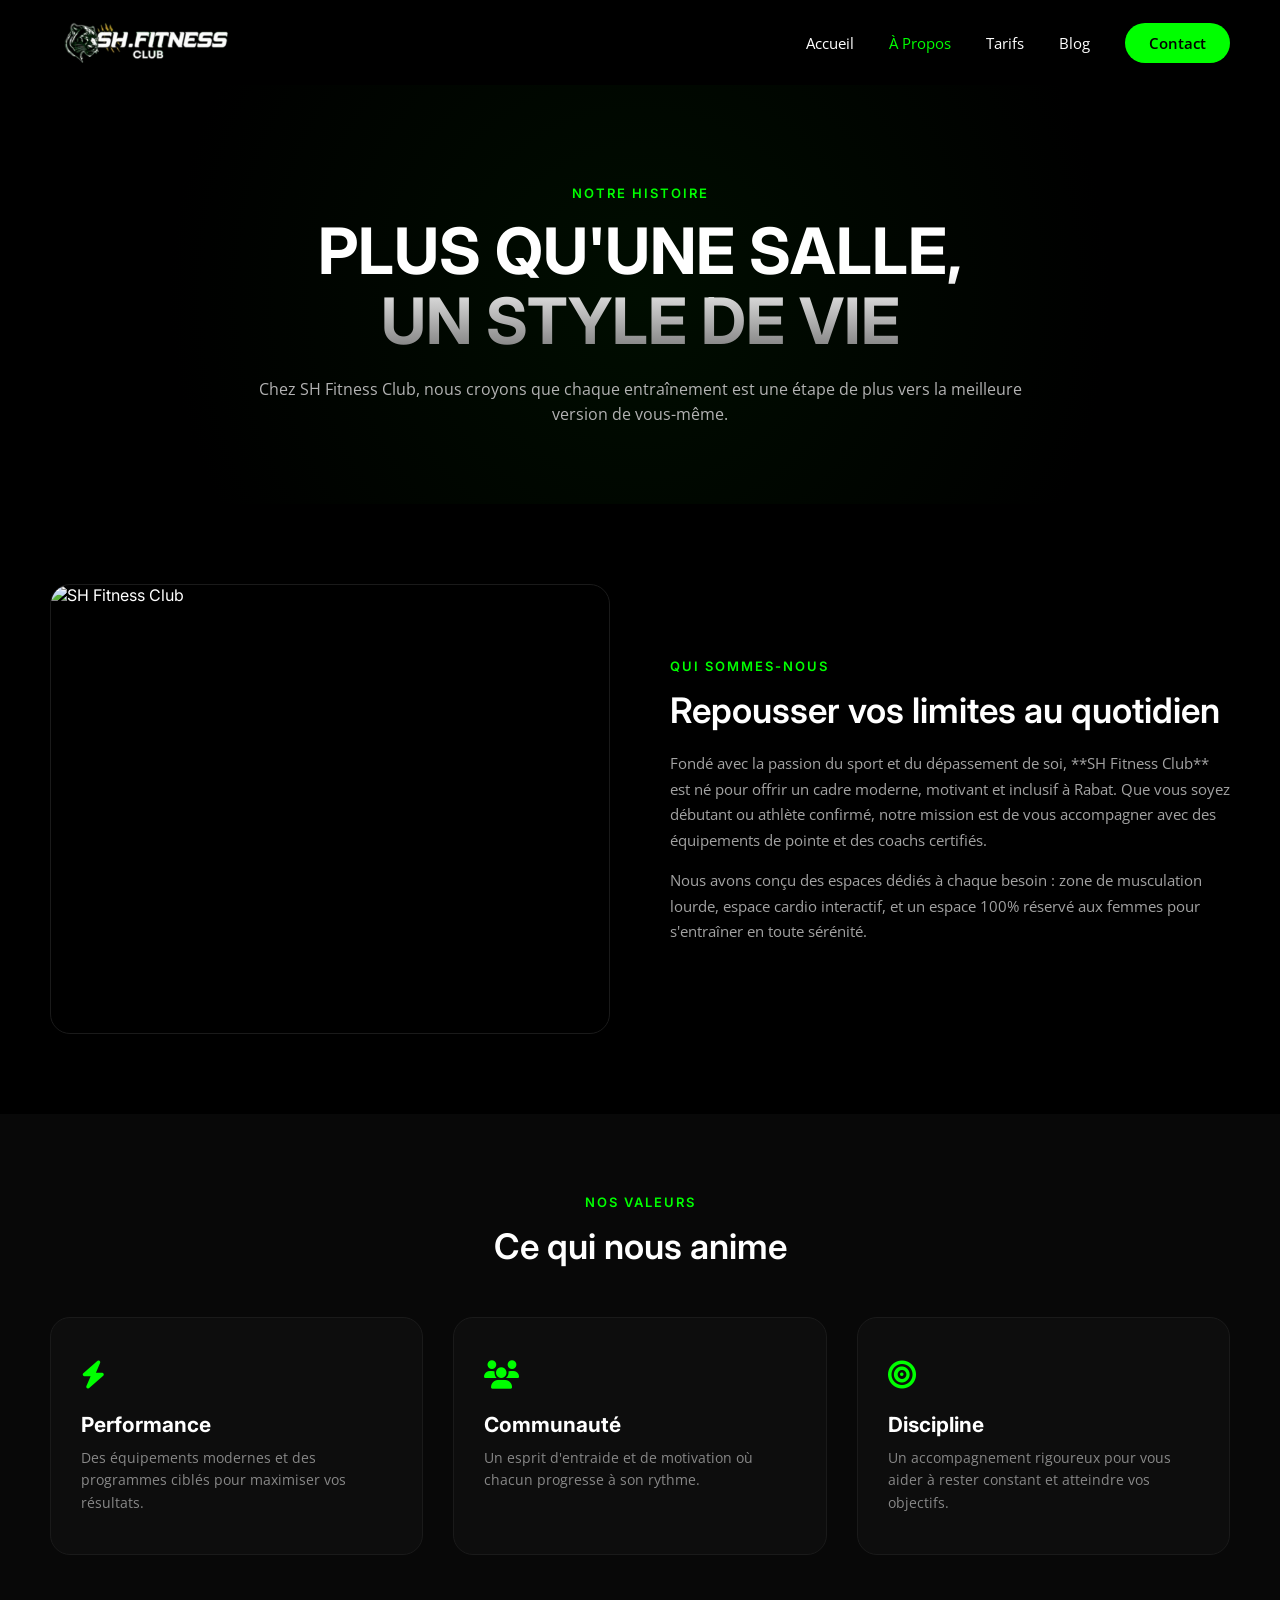
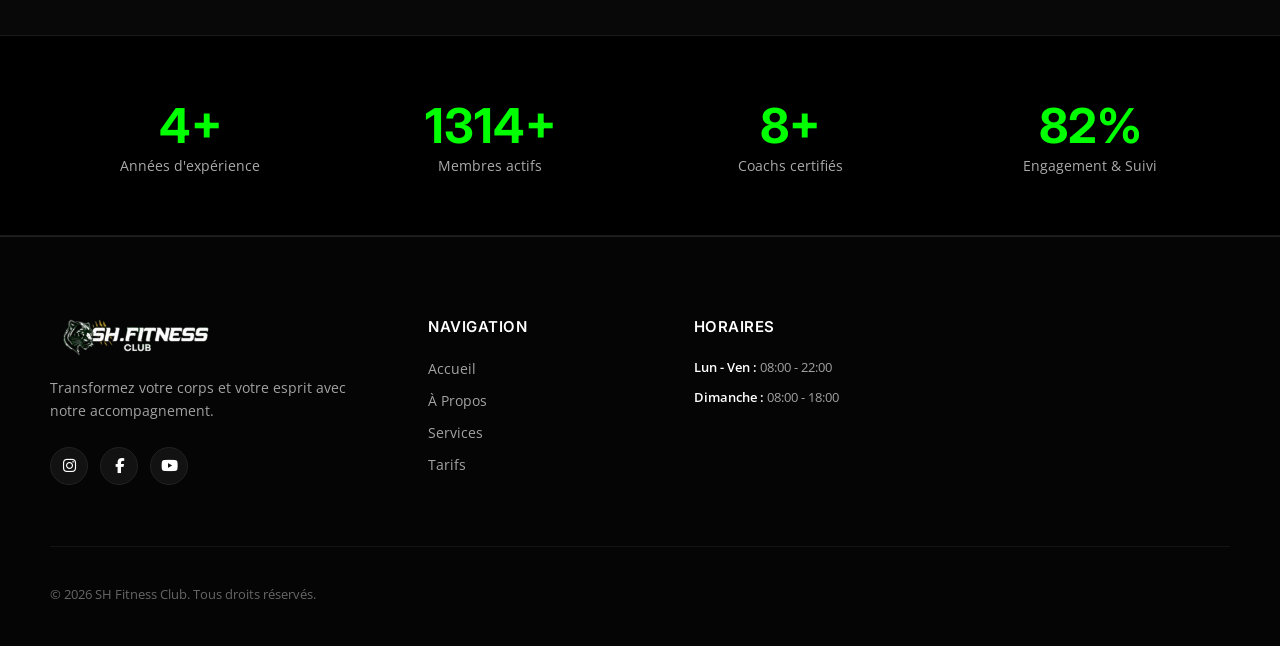
==== about.html @ 9b9df412 "Add files via upload" ====
<!DOCTYPE html>
<html lang="fr">
<head>
    <meta charset="UTF-8">
    <meta name="viewport" content="width=device-width, initial-scale=1.0">
    <title>À Propos - SH Fitness Club</title>
    <link href="https://fonts.googleapis.com/css2?family=Inter:wght@400;500;600;700;800&family=Open+Sans:wght@400;700&display=swap" rel="stylesheet">
    <link rel="stylesheet" href="https://cdnjs.cloudflare.com/ajax/libs/font-awesome/6.4.0/css/all.min.css">
    <link rel="stylesheet" href="styles.css">
    <style>
        /* ABOUT PAGE SPECIFIC STYLES */
.about-hero-section {
    padding: 100px 50px 60px 50px;
    text-align: center;
    background: radial-gradient(circle at center, rgba(0, 255, 0, 0.05) 0%, rgba(0,0,0,1) 70%);
}

.about-hero-content {
    max-width: 800px;
    margin: 0 auto;
}

.about-subtitle {
    color: #00ff00;
    font-size: 13px;
    font-weight: 600;
    letter-spacing: 2px;
    text-transform: uppercase;
    display: block;
    margin-bottom: 15px;
}

.about-main-title {
    font-size: 4rem;
    font-weight: 700;
    line-height: 1.1;
    margin: 0 0 20px 0;
    background: linear-gradient(180deg, #ffffff 40%, #757575 100%);
    -webkit-background-clip: text;
    -webkit-text-fill-color: transparent;
}

.about-hero-desc {
    font-family: 'Open Sans', sans-serif;
    color: #b3b3b3;
    font-size: 16px;
    line-height: 1.6;
}

.about-story-section {
    padding: 80px 50px;
}

.about-story-container {
    max-width: 1200px;
    margin: 0 auto;
    display: grid;
    grid-template-columns: 1fr 1fr;
    gap: 60px;
    align-items: center;
}

.story-image-box {
    width: 100%;
    height: 450px;
    border-radius: 20px;
    overflow: hidden;
    border: 1px solid #1a1a1a;
}

.story-img {
    width: 100%;
    height: 100%;
    object-fit: cover;
}

.section-title-custom {
    font-size: 2.2rem;
    font-weight: 600;
    margin: 0 0 20px 0;
}

.story-text {
    font-family: 'Open Sans', sans-serif;
    color: #a3a3a3;
    font-size: 15px;
    line-height: 1.7;
    margin-bottom: 15px;
}

.values-section {
    padding: 80px 50px;
    background-color: #080808;
}

.values-container {
    max-width: 1200px;
    margin: 0 auto;
}

.values-header {
    text-align: center;
    margin-bottom: 50px;
}

.values-grid {
    display: grid;
    grid-template-columns: repeat(3, 1fr);
    gap: 30px;
}

.value-card {
    background-color: #0d0d0d;
    padding: 40px 30px;
    border-radius: 20px;
    border: 1px solid #1a1a1a;
    transition: transform 0.3s ease, border-color 0.3s ease;
}

.value-card:hover {
    transform: translateY(-5px);
    border-color: #00ff00;
}

.value-icon {
    font-size: 28px;
    color: #00ff00;
    margin-bottom: 20px;
}

.value-card h3 {
    font-size: 1.3rem;
    margin: 0 0 10px 0;
}

.value-card p {
    font-family: 'Open Sans', sans-serif;
    color: #888888;
    font-size: 14px;
    line-height: 1.6;
    margin: 0;
}

.about-stats-section {
    padding: 60px 50px;
    border-top: 1px solid #1a1a1a;
    border-bottom: 1px solid #1a1a1a;
    background-color: #000;
}

.stats-container {
    max-width: 1200px;
    margin: 0 auto;
    display: grid;
    grid-template-columns: repeat(4, 1fr);
    gap: 20px;
    text-align: center;
}

.stat-num {
    display: block;
    font-size: 3rem;
    font-weight: 700;
    color: #00ff00;
}

.stat-label {
    font-family: 'Open Sans', sans-serif;
    color: #aaaaaa;
    font-size: 14px;
}

@media screen and (max-width: 900px) {
    .about-story-container, .values-grid { grid-template-columns: 1fr; }
    .stats-container { grid-template-columns: repeat(2, 1fr); gap: 40px; }
    .about-main-title { font-size: 2.8rem; }
}
    </style>
</head>
<body>

    <header class="main-header">
        <nav class="navbar">
            <div class="logo-container">
                <a href="index.html"><img src="img/sh.fitness.logo.png" alt="Logo" class="logo-img"></a>
            </div>
            <ul class="nav-links">
                <li><a href="index.html">Accueil</a></li>
                <li><a href="about.html" class="active">À Propos</a></li>
                <li><a href="index.html#pricing">Tarifs</a></li>
                <li><a href="blog.html">Blog</a></li>
                <li><a href="index.html#location" class="btn-nav-contact">Contact</a></li>
            </ul>
            <div class="menu-burger" id="burgerBtn">
                <i class="fas fa-bars"></i>
            </div>
        </nav>
    </header>

    <div class="mobile-overlay" id="mobileMenu">
        <ul class="mobile-nav-links">
            <li><a href="index.html">Accueil</a></li>
            <li><a href="about.html">À Propos</a></li>
            <li><a href="index.html#pricing">Tarifs</a></li>
            <li><a href="blog.html">Blog</a></li>
            <li><a href="index.html#location" class="btn-nav-contact-mobile">Contact</a></li>
        </ul>
    </div>

    <!-- ABOUT HERO -->
    <section class="about-hero-section">
        <div class="about-hero-content">
            <span class="about-subtitle">NOTRE HISTOIRE</span>
            <h1 class="about-main-title">PLUS QU'UNE SALLE,<br>UN STYLE DE VIE</h1>
            <p class="about-hero-desc">
                Chez SH Fitness Club, nous croyons que chaque entraînement est une étape de plus vers la meilleure version de vous-même.
            </p>
        </div>
    </section>

    <!-- STORY & MISSION -->
    <section class="about-story-section">
        <div class="about-story-container">
            <div class="story-image-box">
                <img src="img/coatchingimage.png" alt="SH Fitness Club" class="story-img">
            </div>
            <div class="story-content">
                <span class="about-subtitle">QUI SOMMES-NOUS</span>
                <h2 class="section-title-custom">Repousser vos limites au quotidien</h2>
                <p class="story-text">
                    Fondé avec la passion du sport et du dépassement de soi, **SH Fitness Club** est né pour offrir un cadre moderne, motivant et inclusif à Rabat. Que vous soyez débutant ou athlète confirmé, notre mission est de vous accompagner avec des équipements de pointe et des coachs certifiés.
                </p>
                <p class="story-text">
                    Nous avons conçu des espaces dédiés à chaque besoin : zone de musculation lourde, espace cardio interactif, et un espace 100% réservé aux femmes pour s'entraîner en toute sérénité.
                </p>
            </div>
        </div>
    </section>

    <!-- CORE VALUES -->
    <section class="values-section">
        <div class="values-container">
            <div class="values-header">
                <span class="about-subtitle">NOS VALEURS</span>
                <h2 class="section-title-custom">Ce qui nous anime</h2>
            </div>
            <div class="values-grid">
                <div class="value-card">
                    <div class="value-icon"><i class="fas fa-bolt"></i></div>
                    <h3>Performance</h3>
                    <p>Des équipements modernes et des programmes ciblés pour maximiser vos résultats.</p>
                </div>
                <div class="value-card">
                    <div class="value-icon"><i class="fas fa-users"></i></div>
                    <h3>Communauté</h3>
                    <p>Un esprit d'entraide et de motivation où chacun progresse à son rythme.</p>
                </div>
                <div class="value-card">
                    <div class="value-icon"><i class="fas fa-bullseye"></i></div>
                    <h3>Discipline</h3>
                    <p>Un accompagnement rigoureux pour vous aider à rester constant et atteindre vos objectifs.</p>
                </div>
            </div>
        </div>
    </section>

    <!-- STATS BAR -->
    <section class="about-stats-section">
        <div class="stats-container">
            <div class="stat-item">
                <span class="stat-num count-number" data-target="5" data-suffix="+">0+</span>
                <span class="stat-label">Années d'expérience</span>
            </div>
            <div class="stat-item">
                <span class="stat-num count-number" data-target="1600" data-suffix="+">0+</span>
                <span class="stat-label">Membres actifs</span>
            </div>
            <div class="stat-item">
                <span class="stat-num count-number" data-target="10" data-suffix="+">0+</span>
                <span class="stat-label">Coachs certifiés</span>
            </div>
            <div class="stat-item">
                <span class="stat-num count-number" data-target="100" data-suffix="%">0%</span>
                <span class="stat-label">Engagement & Suivi</span>
            </div>
        </div>
    </section>

    <!-- FOOTER -->
    <footer class="main-footer">
        <div class="footer-container">
            <div class="footer-col brand-col">
                <img src="img/sh.fitness.logo.png" alt="Logo" class="footer-logo">
                <p class="footer-desc">Transformez votre corps et votre esprit avec notre accompagnement.</p>
                <div class="footer-socials">
                    <a href="#"><i class="fab fa-instagram"></i></a>
                    <a href="#"><i class="fab fa-facebook-f"></i></a>
                    <a href="#"><i class="fab fa-youtube"></i></a>
                </div>
            </div>
            <div class="footer-col">
                <h4 class="footer-title">Navigation</h4>
                <ul class="footer-links">
                    <li><a href="index.html">Accueil</a></li>
                    <li><a href="about.html">À Propos</a></li>
                    <li><a href="index.html#services">Services</a></li>
                    <li><a href="index.html#pricing">Tarifs</a></li>
                </ul>
            </div>
            <div class="footer-col">
                <h4 class="footer-title">Horaires</h4>
                <p class="hours-text"><strong>Lun - Ven :</strong> 08:00 - 22:00</p>
                <p class="hours-text"><strong>Dimanche :</strong> 08:00 - 18:00</p>
            </div>
        </div>
        <div class="footer-bottom">
            <p>&copy; 2026 SH Fitness Club. Tous droits réservés.</p>
        </div>
    </footer>

    <script src="script.js"></script>
</body>
</html>
---- styles.css ----
/* Styles globaux */
*, *::before, *::after {
    box-sizing: border-box;
}

html {
    scroll-behavior: smooth;
    max-width: 100%;
    overflow-x: hidden;
}

body {
    margin: 0;
    padding: 0;
    width: 100%;
    max-width: 100vw;
    font-family: 'Inter', sans-serif;
    background-color: #000000;
    color: #ffffff;
    overflow-x: hidden;
    position: relative;
}

/* --- BARRE DE NAVIGATION --- */
.main-header {
    background-color: #000000;
    width: 100%;
    position: sticky;
    top: 0;
    z-index: 200;
    transition: box-shadow 0.3s ease;
}

.main-header.is-scrolled {
    box-shadow: 0 4px 20px rgba(0, 0, 0, 0.5);
}

.navbar {
    display: flex;
    justify-content: space-between;
    align-items: center;
    padding: 20px 50px;
}

.logo-container {
    display: flex;
    align-items: center;
}

.logo-container a {
    display: flex;
}

.logo-img {
    height: 45px;
    display: block;
}

.nav-links {
    display: flex;
    align-items: center;
    list-style-type: none;
    margin: 0;
    padding: 0;
    opacity: 1;
    visibility: visible;
    transform: translateY(0);
    transition: opacity 0.3s ease, transform 0.3s ease, visibility 0.3s ease;
}

.nav-links li {
    margin-left: 35px;
}

.nav-links a {
    text-decoration: none;
    color: #ffffff;
    font-family: 'Open Sans', sans-serif;
    font-weight: 400;
    font-size: 15px;
    transition: color 0.3s ease;
}

.nav-links a.active {
    color: #00ff00;
}

.nav-links a:hover {
    color: #00ff00;
}

/* Bouton Contact dans la nav desktop */
.nav-links a.btn-nav-contact {
    background-color: #00ff00;
    color: #000000 !important;
    font-weight: 600;
    padding: 10px 24px;
    border-radius: 20px;
    transition: background-color 0.3s ease, transform 0.3s ease;
}

.nav-links a.btn-nav-contact:hover {
    background-color: #00e600;
    color: #000000 !important;
    transform: translateY(-2px);
}

/* Bouton Contact dans le menu mobile */
.mobile-nav-links a.btn-nav-contact-mobile {
    background-color: #00ff00;
    color: #000000 !important;
    padding: 12px 30px;
    border-radius: 25px;
    display: inline-block;
}

/* --- ETAT "NAV REPLIEE" AU SCROLL VERS LE BAS --- */
/* Quand on scrolle vers le bas : les liens disparaissent et le burger apparait, meme sur PC.
   Quand on remonte : tout revient exactement comme avant. */
.navbar.links-collapsed .nav-links {
    opacity: 0;
    visibility: hidden;
    transform: translateY(-10px);
    pointer-events: none;
}

.navbar.links-collapsed .menu-burger {
    display: flex !important;
    align-items: center;
    justify-content: center;
    opacity: 1;
}

/* Menu Burger Mobile/Tablette */
.menu-burger {
    display: none;
    color: #ffffff;
    font-size: 24px;
    cursor: pointer;
    z-index: 110;
    transition: transform 0.3s ease, opacity 0.3s ease;
}

/* Menu Mobile Animé Overlay */
.mobile-overlay {
    position: fixed;
    top: 0;
    left: 0;
    width: 100%;
    height: 100vh;
    background-color: rgba(0, 0, 0, 0.95);
    z-index: 205;
    display: flex;
    justify-content: center;
    align-items: center;
    opacity: 0;
    pointer-events: none;
    transform: translateY(-20px);
    transition: opacity 0.4s ease, transform 0.4s ease;
}

.mobile-overlay.active {
    opacity: 1;
    pointer-events: auto;
    transform: translateY(0);
}

.mobile-nav-links {
    list-style: none;
    padding: 0;
    text-align: center;
}

.mobile-nav-links li {
    margin: 25px 0;
    opacity: 0;
    transform: translateY(15px);
    transition: opacity 0.3s ease, transform 0.3s ease;
}

.mobile-overlay.active .mobile-nav-links li {
    opacity: 1;
    transform: translateY(0);
}

.mobile-nav-links a {
    text-decoration: none;
    color: #ffffff;
    font-size: 24px;
    font-weight: 600;
}

/* --- SECTION HERO PRINCIPALE (PC) --- */
.hero-section {
    position: relative;
    min-height: calc(100vh - 85px);
    display: flex;
    flex-direction: column;
    align-items: center;
    justify-content: flex-start;
    padding: 40px 50px;
    box-sizing: border-box;
}

/* Etat initial (avant chargement) des blocs du hero : caches, prets a apparaitre */
.hero-title,
.hero-section .social-sidebar,
.hero-section .right-content,
.hero-section .clients-badge {
    opacity: 0;
    transform: translateY(30px);
    transition: opacity 0.9s cubic-bezier(0.25, 1, 0.5, 1), transform 0.9s cubic-bezier(0.25, 1, 0.5, 1);
}

.hero-image-container {
    opacity: 0;
    transform: translateX(-50%) scale(0.9);
    transition: opacity 1s cubic-bezier(0.25, 1, 0.5, 1), transform 1s cubic-bezier(0.25, 1, 0.5, 1);
}

/* Etat final : la classe hero-loaded est ajoutee par script.js une fois la page prete */
.hero-section.hero-loaded .hero-title {
    opacity: 1;
    transform: translateY(0);
    transition-delay: 0.1s;
}

.hero-section.hero-loaded .social-sidebar {
    opacity: 1;
    transform: translateY(0);
    transition-delay: 0.55s;
}

.hero-section.hero-loaded .hero-image-container {
    opacity: 1;
    transform: translateX(-50%) scale(1);
    transition-delay: 0.3s;
}

.hero-section.hero-loaded .right-content {
    opacity: 1;
    transform: translateY(0);
    transition-delay: 0.45s;
}

.hero-section.hero-loaded .clients-badge {
    opacity: 1;
    transform: translateY(0);
    transition-delay: 0.7s;
}

.hero-title {
    font-size: 6.5rem;
    font-weight: 500;
    line-height: 1.05;
    letter-spacing: -3px;
    text-align: center;
    margin: 0;
    max-width: 1200px;
    z-index: 1;
    background: linear-gradient(180deg, #ffffff 40%, #757575 100%);
    -webkit-background-clip: text;
    -webkit-text-fill-color: transparent;
    background-clip: text;
}

.hero-image-container {
    position: absolute;
    bottom: 0;
    left: 50%;
    z-index: 2;
    width: 100%;
    max-width: 420px;
    display: flex;
    justify-content: center;
    pointer-events: none;
}

.hero-man-img {
    width: 100%;
    height: auto;
    display: block;
}

.social-sidebar {
    position: absolute;
    left: 50px;
    top: 120px;
    display: flex;
    flex-direction: column;
    align-items: center;
    gap: 30px;
    z-index: 10;
}

.social-sidebar a {
    color: #ffffff;
    font-size: 20px;
    text-decoration: none;
    opacity: 0.8;
    transition: opacity 0.3s, transform 0.3s;
}

.social-sidebar a:hover {
    opacity: 1;
    transform: scale(1.1);
}

.sidebar-line {
    width: 1px;
    height: 100px;
    background-color: rgba(255, 255, 255, 0.3);
    margin-top: 10px;
}

.clients-badge {
    position: absolute;
    bottom: 40px;
    left: 50px;
    z-index: 10;
    display: flex;
    flex-direction: column;
    gap: 8px;
}

.avatar-group {
    display: flex;
    align-items: center;
}

.avatar {
    width: 40px;
    height: 40px;
    border-radius: 50%;
    border: 2px solid #00ff00;
    margin-right: -12px;
    object-fit: cover;
    background-color: #222;
}

.clients-text {
    font-size: 14px;
    color: #a3a3a3;
}

.clients-text strong {
    font-size: 24px;
    color: #ffffff;
    font-weight: 500;
    margin-right: 5px;
}

.right-content {
    position: absolute;
    right: 50px;
    bottom: 40px;
    max-width: 340px;
    z-index: 10;
    display: flex;
    flex-direction: column;
    gap: 25px;
}

.hero-description {
    font-size: 15px;
    line-height: 1.6;
    color: #b3b3b3;
    margin: 0;
    font-weight: 400;
}

.btn-community {
    background-color: #00e600;
    color: #000000;
    text-decoration: none;
    font-weight: 500;
    font-size: 14px;
    letter-spacing: 0.5px;
    padding: 16px 32px;
    border-radius: 30px;
    text-align: center;
    align-self: flex-start;
    text-transform: uppercase;
    box-shadow: 0 4px 15px rgba(0, 230, 0, 0.3);
    transition: transform 0.3s, box-shadow 0.3s;
}

.btn-community:hover {
    transform: translateY(-2px);
    box-shadow: 0 6px 20px rgba(0, 230, 0, 0.45);
}

/* --- Petite section "hero" pour pages secondaires (About / Blog) --- */
.page-hero {
    padding: 70px 50px 30px 50px;
    max-width: 1200px;
    margin: 0 auto;
    text-align: center;
}

.page-hero .sub-title {
    color: #00ff00;
    font-size: 14px;
    font-weight: 500;
    letter-spacing: 1px;
    text-transform: uppercase;
    display: block;
    margin-bottom: 18px;
}

.page-hero h1 {
    font-size: 3rem;
    font-weight: 500;
    letter-spacing: -1px;
    margin: 0 0 15px 0;
}

.page-hero p {
    font-family: 'Open Sans', sans-serif;
    color: #a3a3a3;
    font-size: 15px;
    line-height: 1.6;
    max-width: 600px;
    margin: 0 auto;
}

@media screen and (max-width: 768px) {
    .page-hero h1 {
        font-size: 2.1rem;
    }
}

/* --- AJUSTEMENT PARFAIT TABLETTE (Max 1024px) --- */
@media screen and (max-width: 1024px) {
    .navbar {
        padding: 20px 30px;
    }
    .nav-links {
        display: none;
    }
    .menu-burger {
        display: block;
    }

    .hero-title {
        font-size: 4.8rem;
        z-index: 1;
        margin-top: 20px;
    }

    .hero-image-container {
        max-width: 440px;
        bottom: 0;
        margin-top: -80px;
    }

    .social-sidebar {
        left: 30px;
        top: 180px;
    }

    .right-content {
        right: 30px;
        bottom: 40px;
        max-width: 280px;
    }

    .clients-badge {
        left: 30px;
        bottom: 40px;
    }
}

/* --- RESPONSIVE MOBILE VERTICAL DIRECT (Max 768px) --- */
@media screen and (max-width: 768px) {
    .hero-title {
        font-size: 3.2rem;
        letter-spacing: -1px;
        z-index: 10;
    }

    .hero-image-container {
        position: relative;
        transform: none;
        left: auto;
        margin: 40px auto 0 auto;
        max-width: 320px;
        order: 2;
        margin-top: -40px;
        z-index: 100;
    }

    /* Sur mobile l'image n'a plus de translateX(-50%) : on adapte l'animation en consequence */
    .hero-section.hero-loaded .hero-image-container {
        transform: none;
    }

    .social-sidebar {
        position: absolute;
        left: 20px;
        top: 280px;
    }

    .right-content {
        position: relative;
        right: auto;
        bottom: auto;
        max-width: 100%;
        margin-top: 30px;
        order: 3;
    }

    .clients-badge {
        position: relative;
        left: auto;
        bottom: auto;
        margin-top: 20px;
        order: 4;
    }

    .btn-community {
        align-self: stretch;
        text-align: center;
        margin-top: 15px;
        order: 5;
    }
}

/* --- RESPONSIVE PETITS MOBILES (Max 480px) --- */
@media screen and (max-width: 480px) {
    .navbar {
        padding: 15px 18px;
    }
    .logo-img {
        height: 36px;
    }
    .mobile-nav-links a {
        font-size: 20px;
    }
    .mobile-nav-links a.btn-nav-contact-mobile {
        padding: 10px 24px;
    }

    .hero-section {
        padding: 25px 18px;
    }
    .hero-title {
        font-size: 2.5rem;
        letter-spacing: -0.5px;
    }
    .hero-image-container {
        max-width: 250px;
    }
    .social-sidebar {
        left: 14px;
        top: 240px;
        gap: 20px;
    }
    .social-sidebar a {
        font-size: 17px;
    }
    .sidebar-line {
        height: 70px;
    }
    .right-content {
        margin-top: 20px;
    }
    .hero-description {
        font-size: 13.5px;
    }
    .clients-badge {
        margin-top: 15px;
    }
    .clients-text {
        font-size: 13px;
    }
    .avatar {
        width: 34px;
        height: 34px;
    }

    .about-section,
    .services-section,
    .trainers-section,
    .pricing-section,
    .testimonials-section,
    .map-section {
        padding-left: 16px;
        padding-right: 16px;
    }

    .services-title,
    .trainers-title {
        font-size: 1.5rem;
    }

    .pricing-title,
    .map-title {
        font-size: 1.5rem;
    }

    .pricing-card,
    .map-card {
        padding: 16px;
    }

    .testimonials-intro h2 {
        font-size: 1.5rem;
    }

    .footer-container {
        gap: 30px;
    }
}

/* --- SECTION ABOUT (Design & Layout) --- */
.about-section {
    background-color: #000000;
    padding: 100px 50px;
    font-family: 'Inter', sans-serif;
    color: #ffffff;
    display: flex;
    justify-content: center;
    align-items: center;
    overflow: hidden;
}

.about-container {
    max-width: 1200px;
    width: 100%;
    display: grid;
    grid-template-columns: 1.2fr 1fr 0.8fr;
    gap: 40px;
    align-items: start;
}

.about-header {
    grid-column: 1 / 2;
}

.about-header .sub-title {
    color: #00ff00;
    font-size: 14px;
    font-weight: 500;
    letter-spacing: 1px;
    text-transform: uppercase;
    display: block;
    margin-bottom: 20px;
}

.about-header .main-keywords {
    font-size: 2.3rem;
    font-weight: 400;
    line-height: 1.2;
    letter-spacing: -0.5px;
    margin: 0;
    text-transform: lowercase;
}

.about-img {
    width: 100%;
    height: 100%;
    object-fit: cover;
    display: block;
}

.image-center-box {
    grid-column: 2 / 3;
    aspect-ratio: 1 / 1;
    border-radius: 24px;
    overflow: hidden;
    margin-top: 60px;
}

.image-right-box {
    grid-column: 3 / 4;
    height: 420px;
    border-radius: 24px;
    overflow: hidden;
}

.about-footer-left {
    grid-column: 1 / 2;
    display: flex;
    justify-content: space-between;
    align-items: flex-end;
    margin-top: -20px;
}

.btn-get-started {
    background-color: #00ff00;
    color: #000000;
    text-decoration: none;
    font-weight: 500;
    font-size: 14px;
    padding: 15px 35px;
    border-radius: 25px;
    transition: transform 0.3s, background-color 0.3s;
    white-space: nowrap;
    margin-bottom: 10px;
}

.btn-get-started:hover {
    background-color: #00ff00;
    transform: scale(1.03);
}

.image-small-box {
    width: 160px;
    aspect-ratio: 1 / 1;
    border-radius: 20px;
    overflow: hidden;
    box-shadow: 0 10px 30px rgba(0,0,0,0.5);
}

.about-footer-right {
    grid-column: 3 / 4;
    margin-top: 20px;
}

.about-footer-right .description-text {
    font-family: 'Open Sans', sans-serif;
    color: #a3a3a3;
    font-size: 13px;
    line-height: 1.6;
    margin: 0;
    text-transform: lowercase;
}

@media screen and (max-width: 1024px) {
    .about-container {
        grid-template-columns: 1fr 1fr;
        gap: 30px;
    }
    .image-right-box {
        grid-column: 2 / 3;
        height: 350px;
    }
    .about-footer-right {
        grid-column: 2 / 3;
    }
    .image-center-box {
        margin-top: 20px;
    }
}

@media screen and (max-width: 768px) {
    .about-section {
        padding: 60px 20px;
    }
    .about-container {
        grid-template-columns: 1fr;
        gap: 30px;
    }
    .about-header, .image-center-box, .image-right-box, .about-footer-left, .about-footer-right {
        grid-column: 1 / -1;
    }
    .image-center-box, .image-right-box {
        aspect-ratio: auto;
        height: 300px;
        margin-top: 0;
    }
    .about-footer-left {
        flex-direction: column-reverse;
        align-items: flex-start;
        gap: 20px;
        margin-top: 0;
    }
    .image-small-box {
        width: 100%;
        height: 200px;
    }
    .btn-get-started {
        width: 100%;
        text-align: center;
    }
}

/* --- SERVICES --- */
.services-section {
    background-color: #000000;
    padding: 100px 50px;
    font-family: 'Inter', sans-serif;
    color: #ffffff;
}

.services-container {
    max-width: 1200px;
    margin: 0 auto;
    width: 100%;
}

.services-header {
    display: flex;
    justify-content: space-between;
    align-items: flex-end;
    margin-bottom: 60px;
    gap: 40px;
}

.header-left {
    max-width: 650px;
}

.services-subtitle {
    color: #00ff00;
    font-size: 13px;
    font-weight: 500;
    letter-spacing: 1.5px;
    text-transform: uppercase;
    display: block;
    margin-bottom: 15px;
}

.services-title {
    font-size: 2.3rem;
    font-weight: 500;
    line-height: 1.2;
    margin: 0 0 20px 0;
    letter-spacing: -0.5px;
}

.services-desc {
    font-family: 'Open Sans', sans-serif;
    color: #a3a3a3;
    font-size: 14px;
    line-height: 1.6;
    margin: 0;
}

.btn-explore {
    background-color: #00ff00;
    color: #000000;
    text-decoration: none;
    font-weight: 500;
    font-size: 14px;
    padding: 15px 30px;
    border-radius: 25px;
    white-space: nowrap;
    display: inline-block;
    transition: transform 0.3s ease, background-color 0.3s ease;
}

.btn-explore:hover {
    background-color: #00ff00;
    transform: translateY(-2px);
}

.services-grid {
    display: grid;
    grid-template-columns: repeat(3, 1fr);
    gap: 25px;
}

.service-card {
    position: relative;
    height: 480px;
    border-radius: 20px;
    overflow: hidden;
    display: flex;
    align-items: flex-end;
    padding: 30px;
    box-sizing: border-box;
    cursor: pointer;
}

.card-bg {
    position: absolute;
    top: 0;
    left: 0;
    width: 100%;
    height: 100%;
    object-fit: cover;
    z-index: 1;
    transition: transform 0.5s ease;
}

.card-overlay {
    position: absolute;
    top: 0;
    left: 0;
    width: 100%;
    height: 100%;
    background: linear-gradient(180deg, rgba(0,0,0,0.1) 40%, rgba(0,0,0,0.85) 100%);
    z-index: 2;
}

.card-content {
    position: relative;
    z-index: 3;
}

.card-title {
    font-size: 1.5rem;
    font-weight: 500;
    margin: 0 0 10px 0;
}

.card-text {
    font-family: 'Open Sans', sans-serif;
    color: #cccccc;
    font-size: 14px;
    line-height: 1.5;
    margin: 0;
}

.service-card:hover .card-bg {
    transform: scale(1.05);
}

@media screen and (max-width: 1024px) {
    .services-section {
        padding: 80px 30px;
    }
    .services-title {
        font-size: 2rem;
    }
    .services-grid {
        grid-template-columns: repeat(2, 1fr);
        gap: 20px;
    }
    .service-card {
        height: 420px;
    }
}

@media screen and (max-width: 768px) {
    .services-section {
        padding: 60px 20px;
    }
    .services-header {
        flex-direction: column;
        align-items: flex-start;
        gap: 25px;
        margin-bottom: 40px;
    }
    .services-title {
        font-size: 1.7rem;
    }
    .btn-explore {
        width: 100%;
        text-align: center;
        box-sizing: border-box;
    }
    .services-grid {
        grid-template-columns: 1fr;
        gap: 20px;
    }
    .service-card {
        height: 380px;
        padding: 20px;
    }
}

/* --- TRAINERS --- */
.trainers-section {
    background-color: #000000;
    padding: 100px 50px;
    font-family: 'Inter', sans-serif;
    color: #ffffff;
}

.trainers-container {
    max-width: 1200px;
    margin: 0 auto;
    width: 100%;
}

.trainers-header {
    text-align: center;
    max-width: 700px;
    margin: 0 auto 60px auto;
}

.trainers-subtitle {
    color: #00ff00;
    font-size: 13px;
    font-weight: 500;
    letter-spacing: 1.5px;
    text-transform: uppercase;
    display: block;
    margin-bottom: 15px;
}

.trainers-title {
    font-size: 2.3rem;
    font-weight: 500;
    line-height: 1.25;
    margin: 0 0 20px 0;
    letter-spacing: -0.5px;
}

.trainers-desc {
    font-family: 'Open Sans', sans-serif;
    color: #a3a3a3;
    font-size: 14px;
    line-height: 1.6;
    margin: 0;
}

.trainers-grid {
    display: grid;
    grid-template-columns: repeat(2, 1fr);
    gap: 30px;
    margin: auto;
}

.trainer-card {
    display: flex;
    flex-direction: column;
}

.trainer-img-wrapper {
    width: 100%;
    aspect-ratio: 4 / 4;
    border-radius: 20px;
    overflow: hidden;
    margin-bottom: 20px;
    background-color: #111;
}

.trainer-img {
    width: 100%;
    height: 100%;
    object-fit: cover;
    display: block;
    transition: transform 0.4s ease;
}

.trainer-card:hover .trainer-img {
    transform: scale(1.04);
}

.trainer-info {
    padding-left: 5px;
}

.trainer-name {
    font-size: 1.4rem;
    font-weight: 500;
    margin: 0 0 6px 0;
    letter-spacing: -0.3px;
}

.trainer-specialty {
    font-family: 'Open Sans', sans-serif;
    color: #a3a3a3;
    font-size: 14px;
    margin: 0;
}

@media screen and (max-width: 1024px) {
    .trainers-section {
        padding: 80px 30px;
    }
    .trainers-title {
        font-size: 2rem;
    }
    .trainers-grid {
        grid-template-columns: repeat(2, 1fr);
        gap: 25px;
    }
}

@media screen and (max-width: 600px) {
    .trainers-section {
        padding: 60px 20px;
    }
    .trainers-header {
        margin-bottom: 40px;
    }
    .trainers-title {
        font-size: 1.7rem;
    }
    .trainers-grid {
        grid-template-columns: 1fr;
        gap: 35px;
    }
    .trainer-img-wrapper {
        aspect-ratio: 1 / 1;
    }
    .trainer-info {
        text-align: center;
    }
}

/* --- PRICING --- */
.pricing-section {
    background-color: #000000;
    padding: 80px 40px;
    font-family: 'Inter', sans-serif;
    color: #ffffff;
    display: flex;
    justify-content: center;
    align-items: center;
}

.pricing-card {
    background-color: #0d0d0d;
    max-width: 1100px;
    width: 100%;
    border-radius: 24px;
    display: grid;
    grid-template-columns: 0.9fr 1.1fr;
    gap: 50px;
    padding: 40px;
    box-sizing: border-box;
    align-items: center;
}

.pricing-image-box {
    width: 100%;
    height: 100%;
    min-height: 500px;
    border-radius: 18px;
    overflow: hidden;
}

.pricing-img {
    width: 100%;
    height: 100%;
    object-fit: cover;
    display: block;
}

.pricing-content {
    display: flex;
    flex-direction: column;
}

.pricing-subtitle {
    color: #00ff00;
    font-size: 12px;
    font-weight: 500;
    letter-spacing: 1.5px;
    text-transform: uppercase;
    margin-bottom: 15px;
}

.pricing-title {
    font-size: 2.2rem;
    font-weight: 500;
    margin: 0 0 20px 0;
    letter-spacing: -0.5px;
}

.pricing-desc {
    font-family: 'Open Sans', sans-serif;
    color: #a3a3a3;
    font-size: 14px;
    line-height: 1.6;
    margin: 0 0 35px 0;
}

.features-heading {
    font-size: 15px;
    font-weight: 500;
    margin: 0 0 20px 0;
}

.features-list {
    list-style: none;
    padding: 0;
    margin: 0 0 40px 0;
}

.features-list li {
    font-family: 'Open Sans', sans-serif;
    font-size: 14px;
    color: #ffffff;
    display: flex;
    align-items: center;
    margin-bottom: 16px;
}

.check-icon {
    background-color: #ffffff;
    color: #000000;
    width: 18px;
    height: 18px;
    border-radius: 50%;
    display: inline-flex;
    justify-content: center;
    align-items: center;
    font-size: 10px;
    font-weight: 500;
    margin-right: 12px;
    flex-shrink: 0;
}

.pricing-footer {
    display: flex;
    justify-content: space-between;
    align-items: center;
    gap: 20px;
    border-top: 1px solid #1f1f1f;
    padding-top: 30px;
}

.price-amount {
    font-size: 2rem;
    font-weight: 500;
    letter-spacing: -0.5px;
}

.price-period {
    color: #a3a3a3;
    font-size: 13px;
    margin-left: 4px;
}

.btn-pricing {
    background-color: #00ff00;
    color: #000000;
    text-decoration: none;
    font-weight: 500;
    font-size: 14px;
    padding: 16px 28px;
    border-radius: 25px;
    transition: background-color 0.3s ease, transform 0.2s ease;
    white-space: nowrap;
}

.btn-pricing:hover {
    background-color: #00ff00;
    transform: translateY(-2px);
}

@media screen and (max-width: 992px) {
    .pricing-card {
        grid-template-columns: 1fr;
        gap: 35px;
        padding: 30px;
    }
    .pricing-image-box {
        min-height: 350px;
        height: 400px;
    }
}

@media screen and (max-width: 600px) {
    .pricing-section {
        padding: 40px 15px;
    }
    .pricing-card {
        padding: 20px;
        border-radius: 16px;
    }
    .pricing-image-box {
        height: 280px;
        min-height: auto;
    }
    .pricing-title {
        font-size: 1.8rem;
    }
    .pricing-footer {
        flex-direction: column;
        align-items: flex-start;
        gap: 20px;
    }
    .btn-pricing {
        width: 100%;
        text-align: center;
        box-sizing: border-box;
    }
}

/* --- TESTIMONIALS (redesigned : avis + etoiles + profil pour chaque client) --- */
.testimonials-section {
    background-color: #000000;
    padding: 120px 40px;
    font-family: 'Inter', sans-serif;
    color: #ffffff;
}

.testimonials-container {
    max-width: 1200px;
    margin: 0 auto;
}

.testimonials-intro {
    text-align: center;
    max-width: 650px;
    margin: 0 auto 60px auto;
}

.testimonial-subtitle {
    color: #00ff00;
    font-size: 13px;
    font-weight: 500;
    letter-spacing: 1.5px;
    text-transform: uppercase;
    display: block;
    margin-bottom: 20px;
}

.testimonials-intro h2 {
    font-size: 2.1rem;
    font-weight: 500;
    line-height: 1.3;
    margin: 0;
    letter-spacing: -0.5px;
}

.testimonials-grid {
    display: grid;
    grid-template-columns: repeat(4, 1fr);
    gap: 25px;
}

.testimonial-card {
    background-color: #0d0d0d;
    border-radius: 20px;
    padding: 30px 25px;
    display: flex;
    flex-direction: column;
    gap: 18px;
}

.testimonial-stars {
    color: #00ff00;
    font-size: 15px;
    letter-spacing: 2px;
}

.testimonial-text {
    font-family: 'Open Sans', sans-serif;
    color: #d6d6d6;
    font-size: 14px;
    line-height: 1.6;
    margin: 0;
    flex-grow: 1;
}

.testimonial-person {
    display: flex;
    align-items: center;
    gap: 12px;
    border-top: 1px solid #1f1f1f;
    padding-top: 18px;
}

.testimonial-avatar {
    width: 44px;
    height: 44px;
    border-radius: 50%;
    object-fit: cover;
    background-color: #222;
    flex-shrink: 0;
}

.testimonial-name {
    font-size: 14px;
    font-weight: 600;
    margin: 0;
}

.testimonial-role {
    font-family: 'Open Sans', sans-serif;
    font-size: 12px;
    color: #a3a3a3;
    margin: 0;
}

.testimonials-footer {
    text-align: center;
    margin-top: 50px;
}

.btn-testimonials {
    background-color: #00ff00;
    color: #000000;
    text-decoration: none;
    font-weight: 500;
    font-size: 14px;
    padding: 15px 32px;
    border-radius: 25px;
    display: inline-block;
    transition: background-color 0.3s ease, transform 0.2s ease;
}

.btn-testimonials:hover {
    background-color: #00ff00;
    transform: translateY(-2px);
}

@media screen and (max-width: 1024px) {
    .testimonials-section {
        padding: 80px 30px;
    }
    .testimonials-grid {
        grid-template-columns: repeat(2, 1fr);
        gap: 20px;
    }
    .testimonials-intro h2 {
        font-size: 1.8rem;
    }
}

@media screen and (max-width: 600px) {
    .testimonials-section {
        padding: 60px 20px;
    }
    .testimonials-grid {
        grid-template-columns: 1fr;
    }
    .btn-testimonials {
        width: 100%;
        text-align: center;
        box-sizing: border-box;
    }
}

/* --- MAPS / LOCALISATION --- */
.map-section {
    background-color: #000000;
    padding: 100px 40px;
    font-family: 'Inter', sans-serif;
    color: #ffffff;
}

.map-card {
    background-color: #0d0d0d;
    max-width: 1100px;
    margin: 0 auto;
    border-radius: 24px;
    display: grid;
    grid-template-columns: 0.85fr 1.15fr;
    gap: 50px;
    padding: 40px;
    box-sizing: border-box;
    align-items: center;
}

.map-content {
    display: flex;
    flex-direction: column;
}

.map-subtitle {
    color: #00ff00;
    font-size: 12px;
    font-weight: 500;
    letter-spacing: 1.5px;
    text-transform: uppercase;
    margin-bottom: 15px;
}

.map-title {
    font-size: 2rem;
    font-weight: 500;
    margin: 0 0 20px 0;
    letter-spacing: -0.5px;
}

.map-info-list {
    list-style: none;
    padding: 0;
    margin: 0 0 35px 0;
}

.map-info-list li {
    font-family: 'Open Sans', sans-serif;
    font-size: 14px;
    color: #d6d6d6;
    display: flex;
    align-items: flex-start;
    gap: 12px;
    margin-bottom: 18px;
    line-height: 1.5;
}

.map-info-list i {
    color: #00ff00;
    font-size: 15px;
    margin-top: 2px;
    width: 18px;
    flex-shrink: 0;
}

.map-info-list strong {
    display: block;
    color: #ffffff;
    font-weight: 600;
    margin-bottom: 3px;
}

.btn-directions {
    background-color: #00ff00;
    color: #000000;
    text-decoration: none;
    font-weight: 500;
    font-size: 14px;
    padding: 16px 28px;
    border-radius: 25px;
    transition: background-color 0.3s ease, transform 0.2s ease;
    align-self: flex-start;
    white-space: nowrap;
}

.btn-directions:hover {
    background-color: #00ff00;
    transform: translateY(-2px);
}

.map-embed-box {
    width: 100%;
    height: 100%;
    min-height: 420px;
    border-radius: 18px;
    overflow: hidden;
}

.map-embed-box iframe {
    width: 100%;
    height: 100%;
    min-height: 420px;
    border: 0;
    display: block;
}

@media screen and (max-width: 992px) {
    .map-card {
        grid-template-columns: 1fr;
        gap: 30px;
        padding: 30px;
    }
    .map-embed-box {
        min-height: 320px;
        height: 350px;
    }
    .map-embed-box iframe {
        min-height: 320px;
    }
}

@media screen and (max-width: 600px) {
    .map-section {
        padding: 60px 15px;
    }
    .map-card {
        padding: 20px;
        border-radius: 16px;
    }
    .map-title {
        font-size: 1.6rem;
    }
    .btn-directions {
        width: 100%;
        text-align: center;
        box-sizing: border-box;
    }
}

/* --- BLOG --- */
.blog-section {
    background-color: #000000;
    padding: 40px 50px 100px 50px;
    font-family: 'Inter', sans-serif;
    color: #ffffff;
}

.blog-grid {
    max-width: 1200px;
    margin: 0 auto;
    display: grid;
    grid-template-columns: repeat(3, 1fr);
    gap: 25px;
}

.blog-card {
    background-color: #0d0d0d;
    border-radius: 20px;
    overflow: hidden;
    display: flex;
    flex-direction: column;
    text-decoration: none;
    color: #ffffff;
    transition: transform 0.3s ease;
}

.blog-card:hover {
    transform: translateY(-4px);
}

.blog-card-img {
    width: 100%;
    height: 220px;
    object-fit: cover;
    display: block;
    background-color: #111;
}

.blog-card-body {
    padding: 25px;
    display: flex;
    flex-direction: column;
    gap: 12px;
    flex-grow: 1;
}

.blog-card-tag {
    color: #00ff00;
    font-size: 12px;
    font-weight: 500;
    letter-spacing: 1px;
    text-transform: uppercase;
}

.blog-card-title {
    font-size: 1.2rem;
    font-weight: 500;
    margin: 0;
    letter-spacing: -0.3px;
}

.blog-card-excerpt {
    font-family: 'Open Sans', sans-serif;
    color: #a3a3a3;
    font-size: 13px;
    line-height: 1.6;
    margin: 0;
    flex-grow: 1;
}

.blog-card-date {
    font-family: 'Open Sans', sans-serif;
    color: #666666;
    font-size: 12px;
}

@media screen and (max-width: 1024px) {
    .blog-grid {
        grid-template-columns: repeat(2, 1fr);
    }
}

@media screen and (max-width: 700px) {
    .blog-section {
        padding: 20px 20px 60px 20px;
    }
    .blog-grid {
        grid-template-columns: 1fr;
    }
}

/* --- SECTION FOOTER --- */
.main-footer {
    background-color: #050505;
    border-top: 1px solid #1f1f1f;
    padding: 80px 50px 30px 50px;
    font-family: 'Inter', sans-serif;
    color: #ffffff;
}

.footer-container {
    max-width: 1200px;
    margin: 0 auto;
    display: grid;
    grid-template-columns: 1.5fr 1fr 1fr 1.2fr;
    gap: 40px;
    margin-bottom: 60px;
}

.footer-logo {
    height: 40px;
    margin-bottom: 20px;
    display: block;
}

.footer-desc {
    font-family: 'Open Sans', sans-serif;
    color: #a3a3a3;
    font-size: 14px;
    line-height: 1.6;
    margin: 0 0 25px 0;
    max-width: 300px;
}

.footer-socials {
    display: flex;
    gap: 12px;
}

.footer-socials a {
    width: 38px;
    height: 38px;
    border-radius: 50%;
    background-color: #121212;
    border: 1px solid #222;
    color: #ffffff;
    display: flex;
    align-items: center;
    justify-content: center;
    text-decoration: none;
    font-size: 15px;
    transition: all 0.3s ease;
}

.footer-socials a:hover {
    background-color: #00ff00;
    color: #000000;
    border-color: #00ff00;
    transform: translateY(-3px);
}

.footer-title {
    font-size: 15px;
    font-weight: 600;
    margin: 0 0 22px 0;
    color: #ffffff;
    text-transform: uppercase;
    letter-spacing: 0.5px;
}

.footer-links {
    list-style: none;
    padding: 0;
    margin: 0;
}

.footer-links li {
    margin-bottom: 12px;
}

.footer-links a {
    color: #a3a3a3;
    text-decoration: none;
    font-family: 'Open Sans', sans-serif;
    font-size: 14px;
    transition: color 0.3s ease, padding-left 0.3s ease;
}

.footer-links a:hover {
    color: #00ff00;
    padding-left: 5px;
}

.hours-text {
    font-family: 'Open Sans', sans-serif;
    font-size: 13px;
    color: #a3a3a3;
    margin: 0 0 10px 0;
    line-height: 1.5;
}

.hours-text strong {
    color: #ffffff;
    font-weight: 600;
}

.footer-bottom {
    max-width: 1200px;
    margin: 0 auto;
    padding-top: 25px;
    border-top: 1px solid #141414;
    display: flex;
    justify-content: space-between;
    align-items: center;
    font-family: 'Open Sans', sans-serif;
    font-size: 13px;
    color: #666666;
}

@media screen and (max-width: 992px) {
    .footer-container {
        grid-template-columns: 1fr 1fr;
        gap: 40px;
    }
}

@media screen and (max-width: 600px) {
    .main-footer {
        padding: 60px 20px 30px 20px;
    }
    .footer-container {
        grid-template-columns: 1fr;
        gap: 35px;
    }
    .footer-bottom {
        flex-direction: column;
        gap: 10px;
        text-align: center;
    }
}
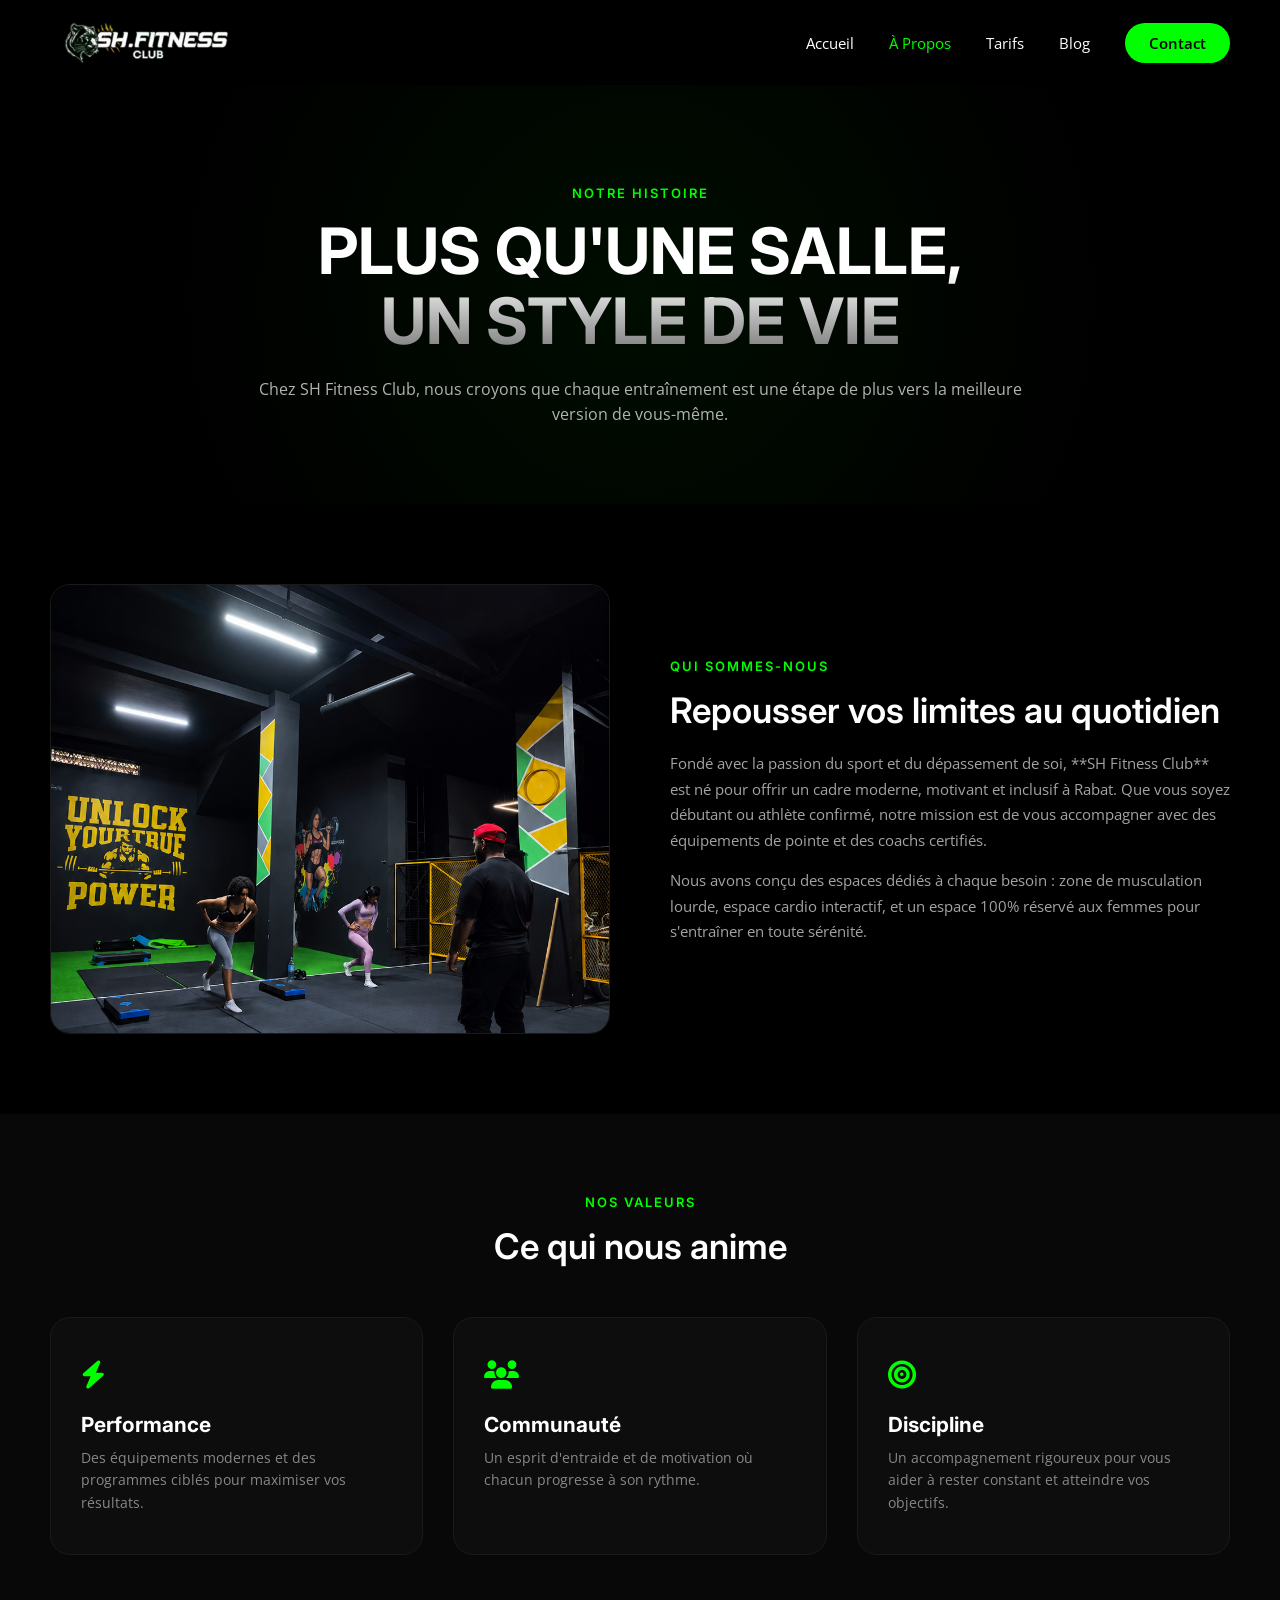
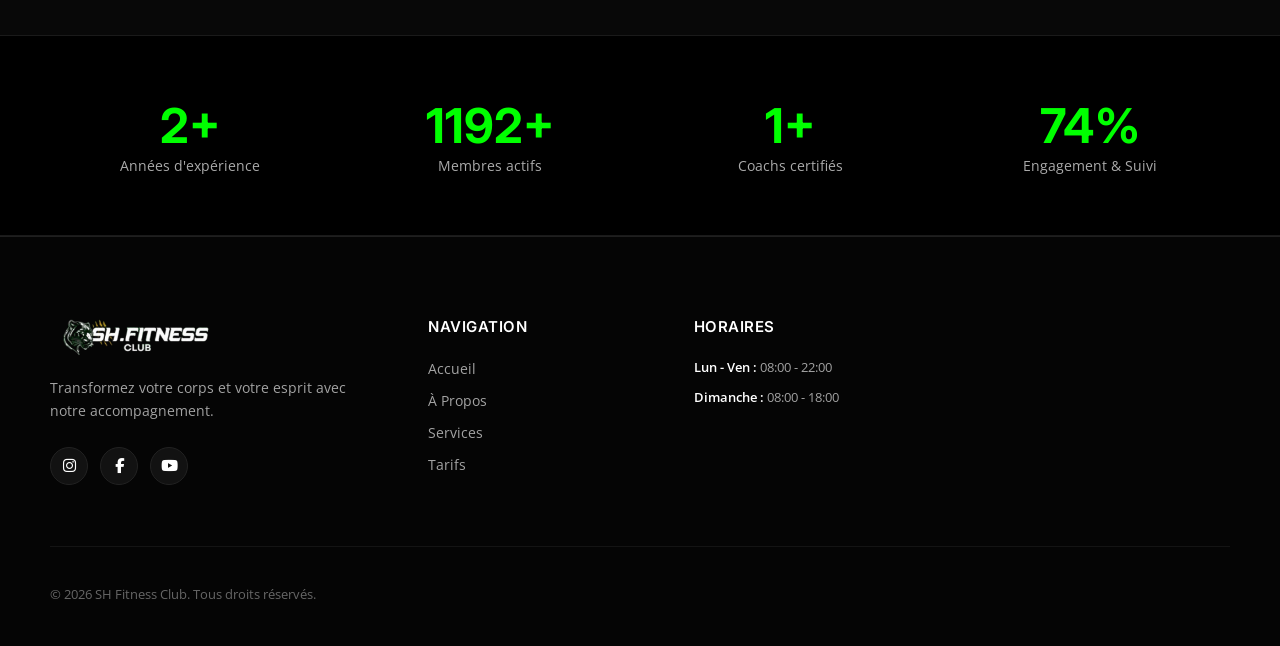
==== commit 20f04d09: "Update statistics values in about.html" ====
--- a/about.html
+++ b/about.html
@@ -268,7 +268,7 @@
     <section class="about-stats-section">
         <div class="stats-container">
             <div class="stat-item">
-                <span class="stat-num count-number" data-target="5" data-suffix="+">0+</span>
+                <span class="stat-num count-number" data-target="3" data-suffix="+">0+</span>
                 <span class="stat-label">Années d'expérience</span>
             </div>
             <div class="stat-item">
@@ -276,7 +276,7 @@
                 <span class="stat-label">Membres actifs</span>
             </div>
             <div class="stat-item">
-                <span class="stat-num count-number" data-target="10" data-suffix="+">0+</span>
+                <span class="stat-num count-number" data-target="2" data-suffix="+">0+</span>
                 <span class="stat-label">Coachs certifiés</span>
             </div>
             <div class="stat-item">
@@ -320,4 +320,4 @@
 
     <script src="script.js"></script>
 </body>
-</html>+</html>
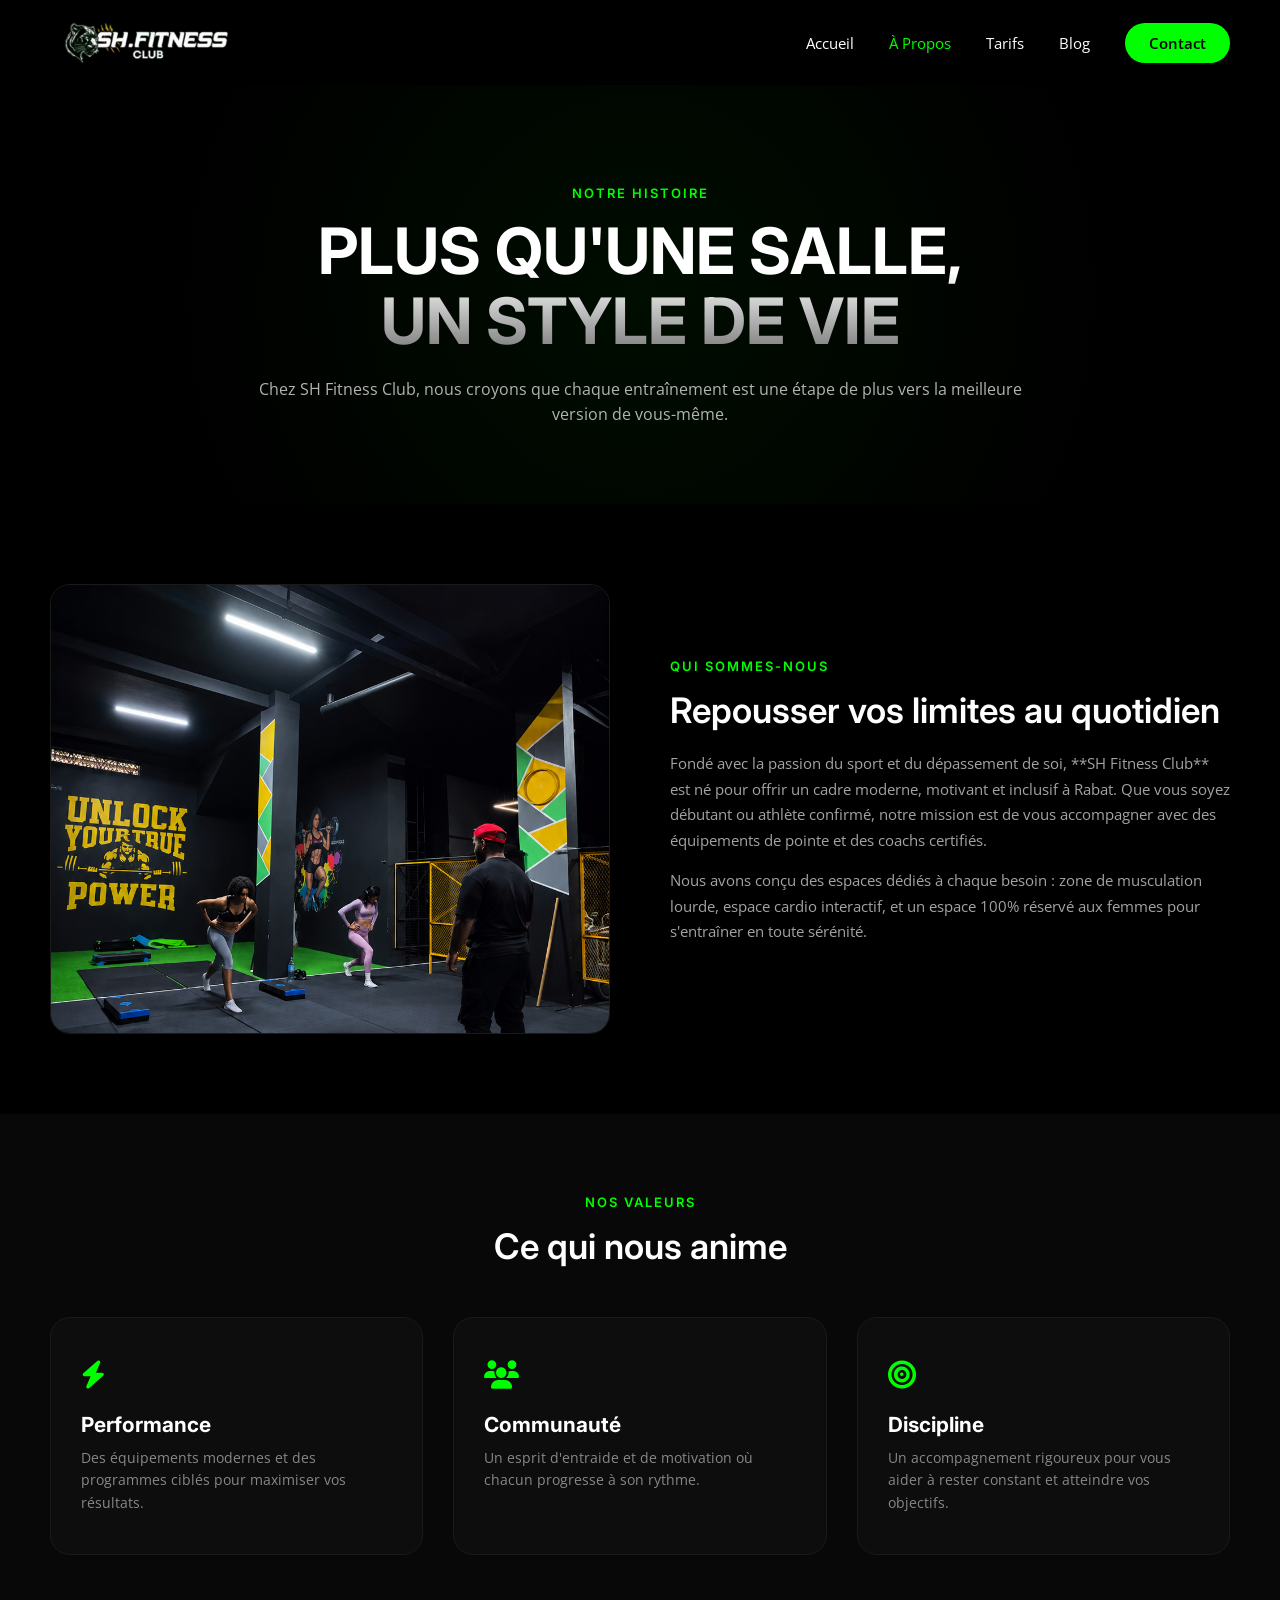
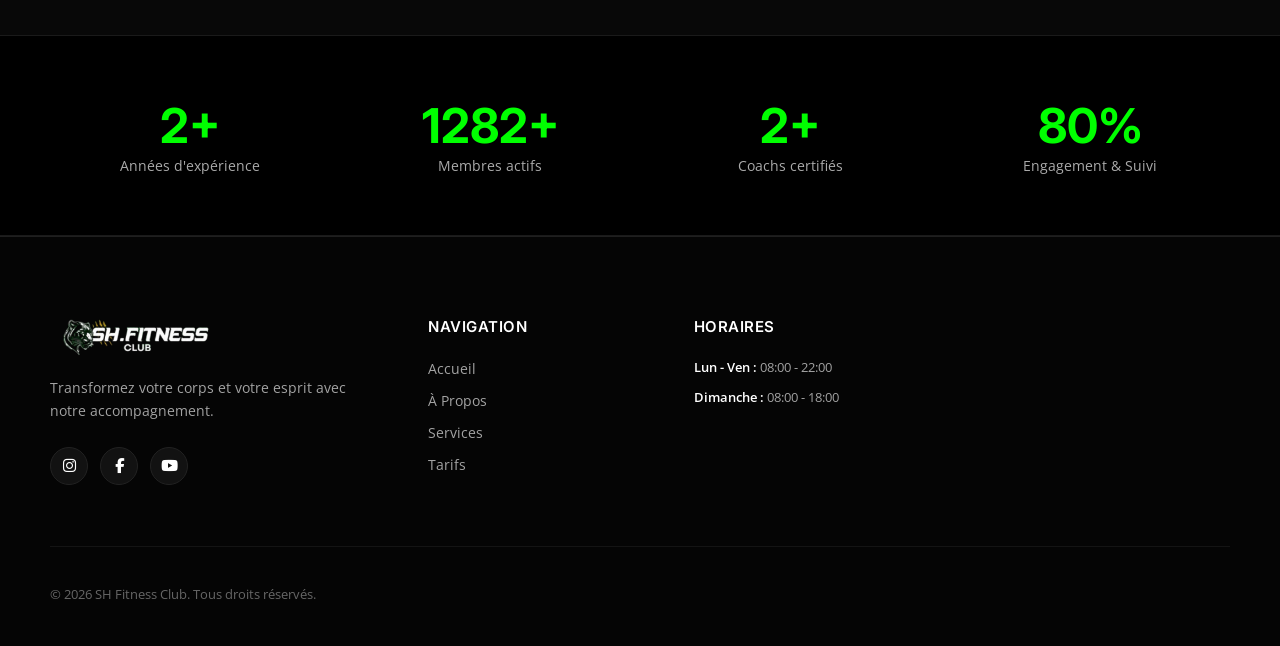
==== commit b99a0289: "Update contact link to point to contact.html" ====
--- a/about.html
+++ b/about.html
@@ -189,7 +189,7 @@
                 <li><a href="about.html" class="active">À Propos</a></li>
                 <li><a href="index.html#pricing">Tarifs</a></li>
                 <li><a href="blog.html">Blog</a></li>
-                <li><a href="index.html#location" class="btn-nav-contact">Contact</a></li>
+                <li><a href="contact.html" class="btn-nav-contact">Contact</a></li>
             </ul>
             <div class="menu-burger" id="burgerBtn">
                 <i class="fas fa-bars"></i>
@@ -203,7 +203,7 @@
             <li><a href="about.html">À Propos</a></li>
             <li><a href="index.html#pricing">Tarifs</a></li>
             <li><a href="blog.html">Blog</a></li>
-            <li><a href="index.html#location" class="btn-nav-contact-mobile">Contact</a></li>
+            <li><a href="contact.html" class="btn-nav-contact-mobile">Contact</a></li>
         </ul>
     </div>
 
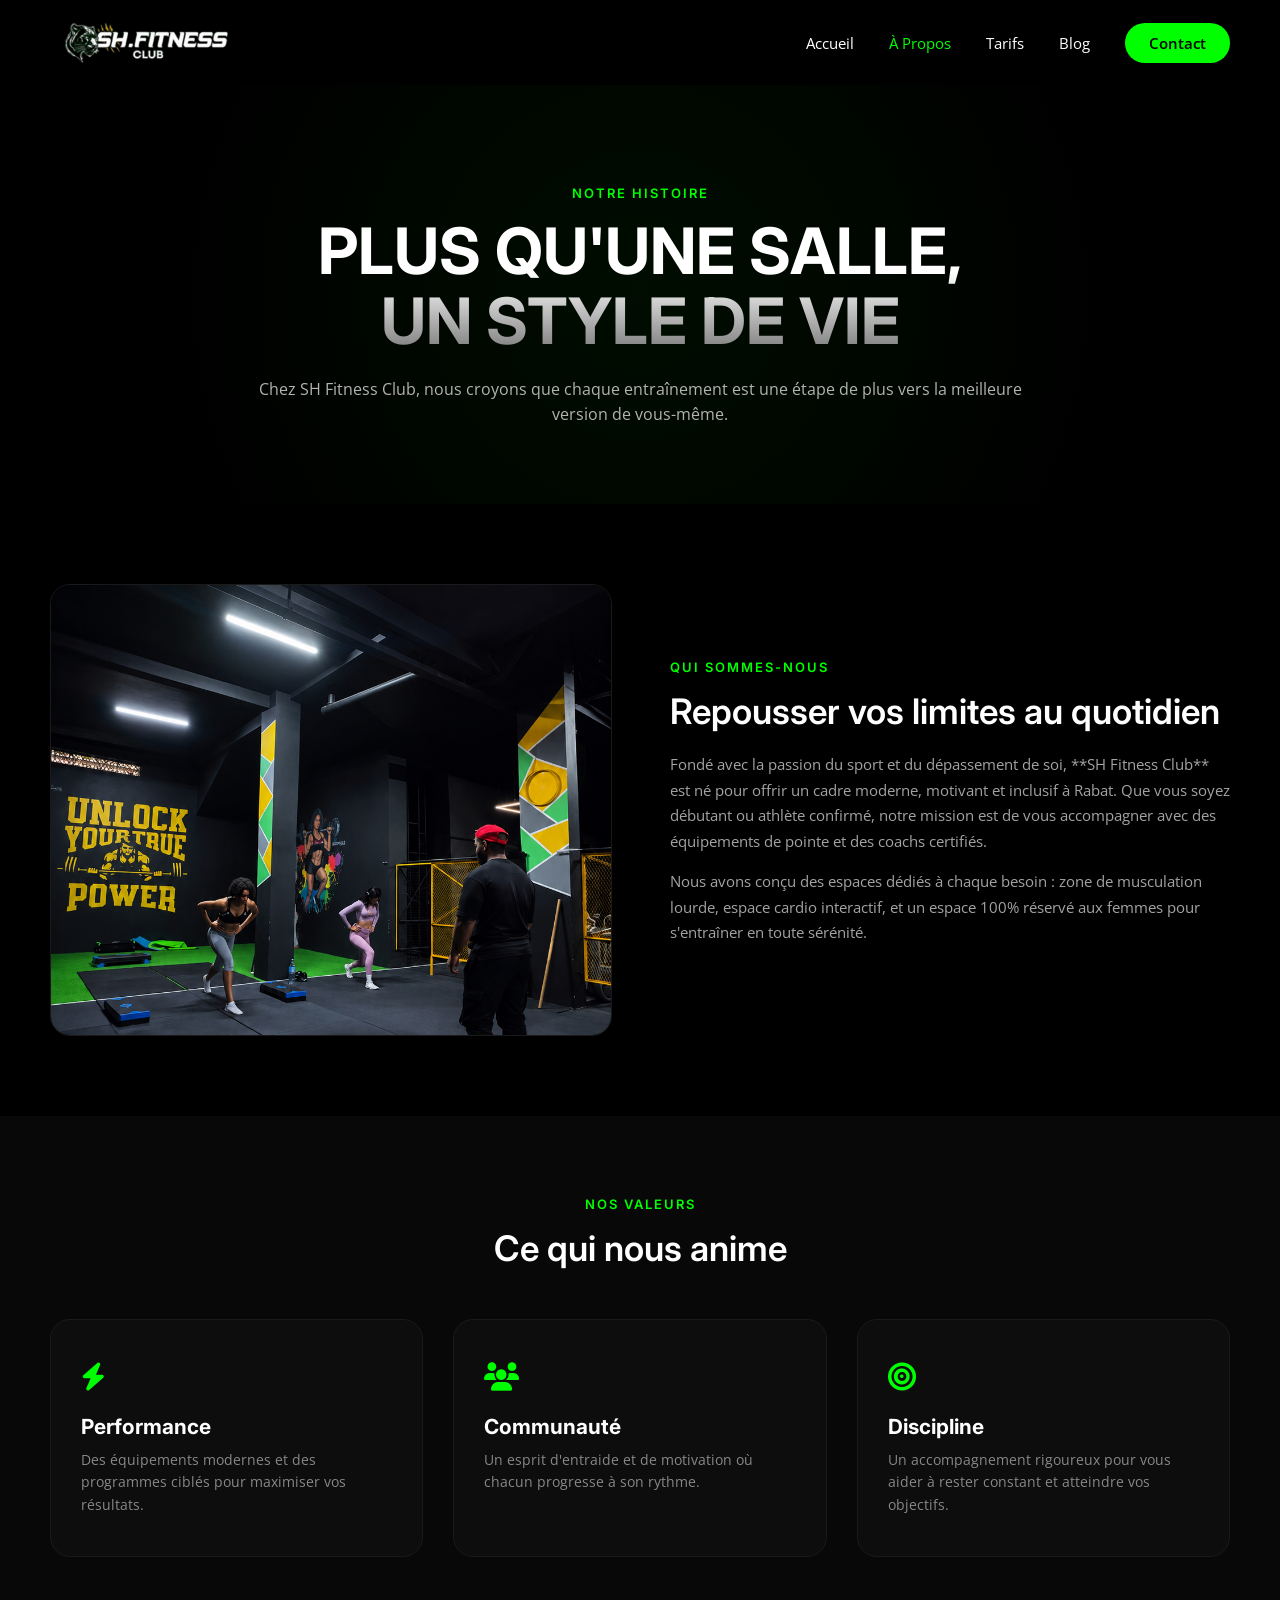
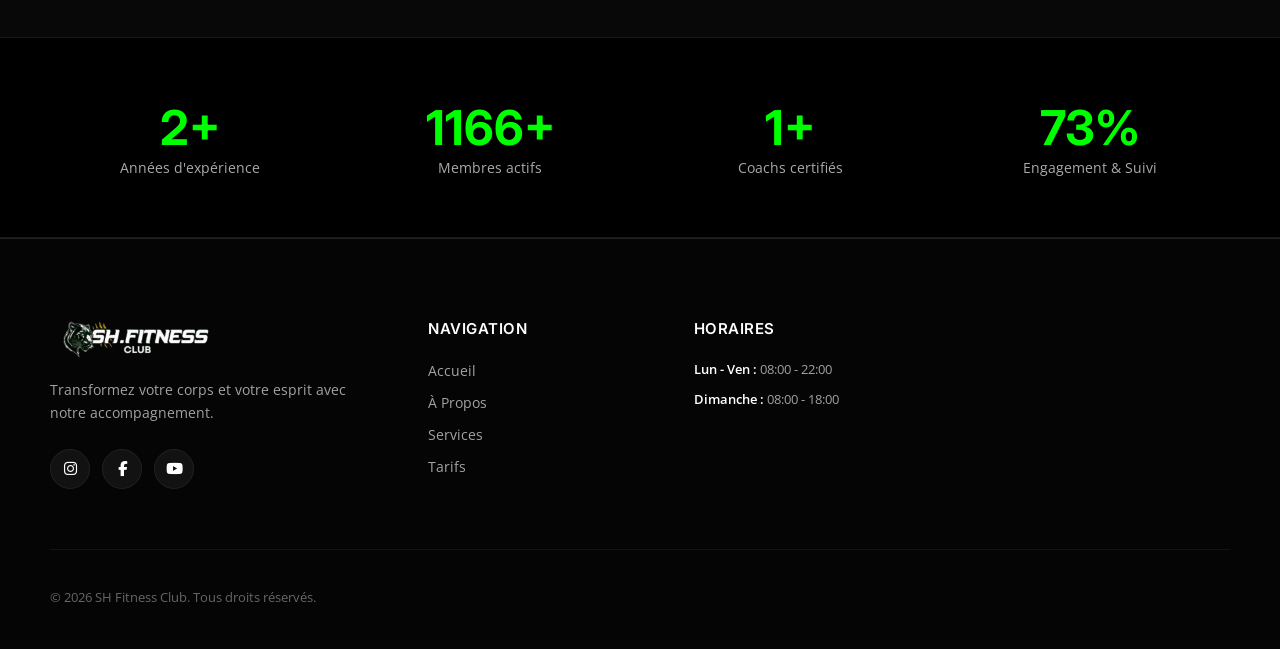
==== commit 99494588: "Update Tarif links to point to tarifs.html" ====
--- a/about.html
+++ b/about.html
@@ -187,7 +187,7 @@
             <ul class="nav-links">
                 <li><a href="index.html">Accueil</a></li>
                 <li><a href="about.html" class="active">À Propos</a></li>
-                <li><a href="index.html#pricing">Tarifs</a></li>
+                <li><a href="tarifs.html">Tarifs</a></li>
                 <li><a href="blog.html">Blog</a></li>
                 <li><a href="contact.html" class="btn-nav-contact">Contact</a></li>
             </ul>
@@ -201,7 +201,7 @@
         <ul class="mobile-nav-links">
             <li><a href="index.html">Accueil</a></li>
             <li><a href="about.html">À Propos</a></li>
-            <li><a href="index.html#pricing">Tarifs</a></li>
+            <li><a href="tarifs.html">Tarifs</a></li>
             <li><a href="blog.html">Blog</a></li>
             <li><a href="contact.html" class="btn-nav-contact-mobile">Contact</a></li>
         </ul>
@@ -304,7 +304,7 @@
                     <li><a href="index.html">Accueil</a></li>
                     <li><a href="about.html">À Propos</a></li>
                     <li><a href="index.html#services">Services</a></li>
-                    <li><a href="index.html#pricing">Tarifs</a></li>
+                    <li><a href="tarifs.html">Tarifs</a></li>
                 </ul>
             </div>
             <div class="footer-col">
--- a/styles.css
+++ b/styles.css
@@ -1,24 +1,15 @@
 /* Styles globaux */
-*, *::before, *::after {
-    box-sizing: border-box;
-}
-
 html {
     scroll-behavior: smooth;
-    max-width: 100%;
-    overflow-x: hidden;
 }
 
 body {
     margin: 0;
     padding: 0;
-    width: 100%;
-    max-width: 100vw;
     font-family: 'Inter', sans-serif;
     background-color: #000000;
     color: #ffffff;
     overflow-x: hidden;
-    position: relative;
 }
 
 /* --- BARRE DE NAVIGATION --- */
@@ -212,6 +203,11 @@
     transition: opacity 0.9s cubic-bezier(0.25, 1, 0.5, 1), transform 0.9s cubic-bezier(0.25, 1, 0.5, 1);
 }
 
+.hero-section .social-sidebar {
+    transform: translateX(-25px);
+    transition: opacity 0.9s cubic-bezier(0.25, 1, 0.5, 1), transform 0.9s cubic-bezier(0.25, 1, 0.5, 1);
+}
+
 .hero-image-container {
     opacity: 0;
     transform: translateX(-50%) scale(0.9);
@@ -227,7 +223,7 @@
 
 .hero-section.hero-loaded .social-sidebar {
     opacity: 1;
-    transform: translateY(0);
+    transform: translateX(0);
     transition-delay: 0.55s;
 }
 
